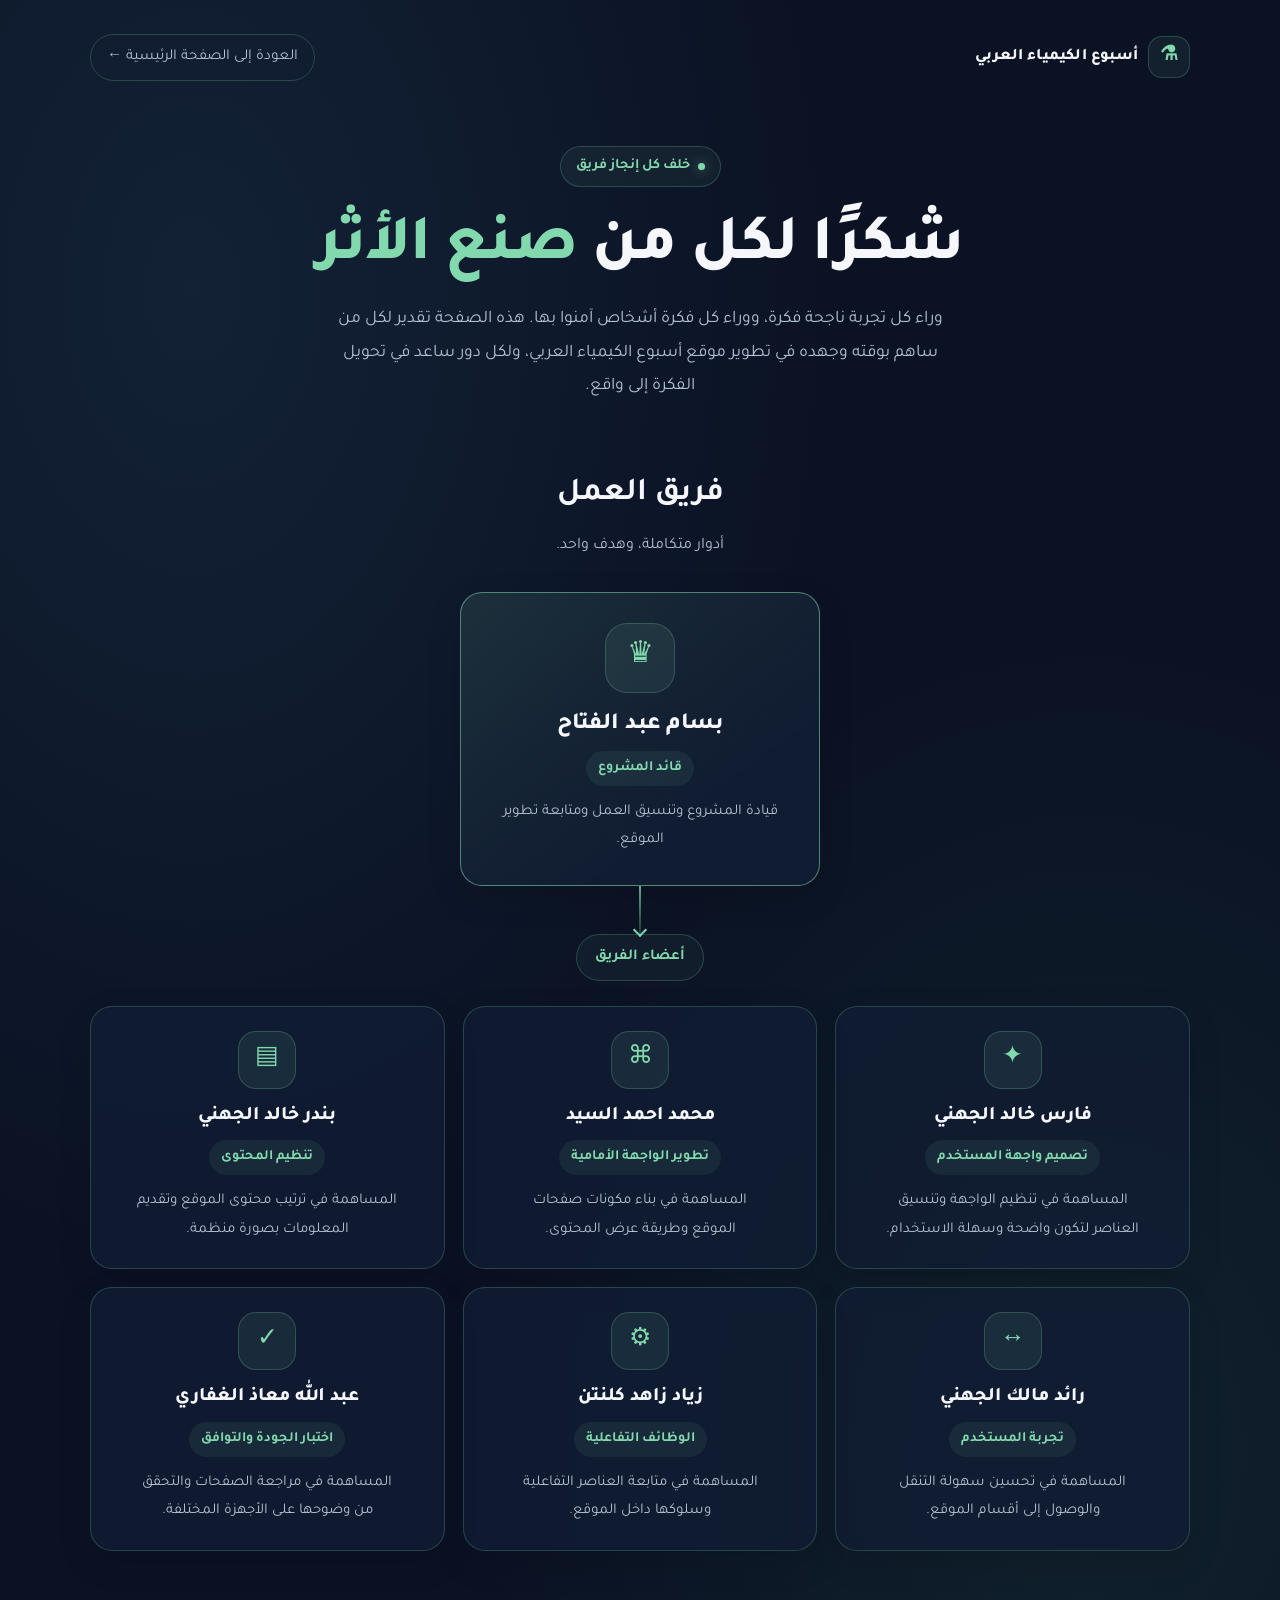
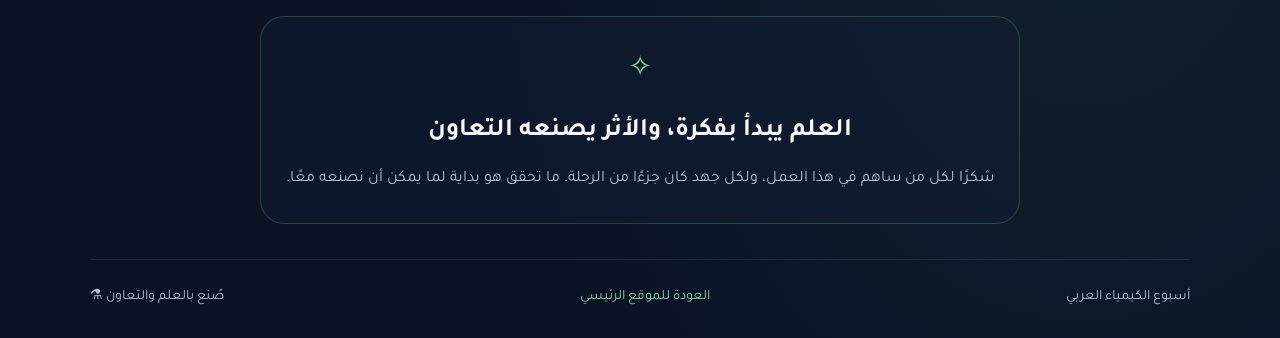
==== thanks.html @ 7f4a7ca6 "the new pro b1" ====
<!DOCTYPE html>
<html lang="ar" dir="rtl">
<head>
  <meta charset="UTF-8">
  <meta name="viewport" content="width=device-width, initial-scale=1.0">

  <title>شكر وتقدير | أسبوع الكيمياء العربي</title>

  <meta
    name="description"
    content="صفحة شكر وتقدير لفريق العمل الذي ساهم في تطوير موقع أسبوع الكيمياء العربي."
  >

  <link rel="preconnect" href="https://fonts.googleapis.com">
  <link rel="preconnect" href="https://fonts.gstatic.com" crossorigin>
  <link
    href="https://fonts.googleapis.com/css2?family=Tajawal:wght@400;500;600;700;800&display=swap"
    rel="stylesheet"
  >

  <style>
    :root {
      --background: #0b1224;
      --surface: #111d33;
      --green: #83d9ae;
      --white: #f5f7fb;
      --muted: #b4c0d3;
      --line: rgba(131, 217, 174, 0.22);
    }

    * {
      box-sizing: border-box;
    }

    html {
      scroll-behavior: smooth;
    }

    body {
      margin: 0;
      min-height: 100vh;
      font-family: "Tajawal", sans-serif;
      color: var(--white);
      background:
        radial-gradient(
          ellipse at 15% 15%,
          rgba(54, 105, 132, 0.18),
          transparent 42%
        ),
        radial-gradient(
          ellipse at 85% 75%,
          rgba(54, 145, 105, 0.12),
          transparent 40%
        ),
        var(--background);
      line-height: 1.9;
    }

    a {
      color: inherit;
    }

    .page {
      width: min(1100px, 92%);
      margin: 0 auto;
      padding: 34px 0 28px;
    }

    .top-bar {
      display: flex;
      justify-content: space-between;
      align-items: center;
      gap: 16px;
      flex-wrap: wrap;
      margin-bottom: 65px;
    }

    .brand {
      display: flex;
      align-items: center;
      gap: 10px;
      font-weight: 800;
      font-size: 1rem;
      letter-spacing: 0.2px;
    }

    .brand-mark {
      display: grid;
      place-items: center;
      width: 42px;
      height: 42px;
      border: 1px solid var(--line);
      border-radius: 14px;
      color: var(--green);
      background: rgba(131, 217, 174, 0.07);
      font-size: 1.25rem;
    }

    .back-link {
      text-decoration: none;
      color: var(--muted);
      border: 1px solid var(--line);
      border-radius: 999px;
      padding: 8px 16px;
      font-size: 0.95rem;
      transition: 0.2s ease;
    }

    .back-link:hover {
      color: var(--green);
      border-color: var(--green);
      transform: translateY(-2px);
    }

    .hero {
      text-align: center;
      max-width: 760px;
      margin: 0 auto 55px;
    }

    .eyebrow {
      display: inline-flex;
      align-items: center;
      gap: 8px;
      padding: 6px 15px;
      border: 1px solid var(--line);
      border-radius: 999px;
      color: var(--green);
      background: rgba(131, 217, 174, 0.06);
      font-size: 0.9rem;
      font-weight: 600;
    }

    .eyebrow::before {
      content: "";
      width: 7px;
      height: 7px;
      border-radius: 50%;
      background: var(--green);
      box-shadow: 0 0 12px rgba(131, 217, 174, 0.6);
    }

    h1 {
      margin: 22px 0 14px;
      font-size: clamp(2.2rem, 6vw, 4rem);
      line-height: 1.25;
      font-weight: 800;
      letter-spacing: -1px;
    }

    h1 span {
      color: var(--green);
    }

    .hero-description {
      margin: 0 auto;
      max-width: 620px;
      color: var(--muted);
      font-size: 1.1rem;
    }

    .team-section {
      margin-top: 60px;
    }

    .section-heading {
      text-align: center;
      margin-bottom: 30px;
    }

    .section-heading h2 {
      margin: 0 0 7px;
      font-size: clamp(1.5rem, 4vw, 2rem);
    }

    .section-heading p {
      margin: 0;
      color: var(--muted);
    }

    .flow {
      display: flex;
      flex-direction: column;
      align-items: center;
    }

    .member-card {
      position: relative;
      width: 100%;
      max-width: 310px;
      padding: 24px 20px;
      text-align: center;
      background: rgba(17, 29, 51, 0.86);
      border: 1px solid var(--line);
      border-radius: 22px;
      box-shadow: 0 12px 35px rgba(0, 0, 0, 0.12);
      transition:
        transform 0.25s ease,
        border-color 0.25s ease,
        background 0.25s ease;
    }

    .member-card:hover {
      transform: translateY(-5px);
      border-color: rgba(131, 217, 174, 0.6);
      background: rgba(20, 37, 59, 0.96);
    }

    .leader-card {
      max-width: 360px;
      padding: 30px 24px;
      border-color: rgba(131, 217, 174, 0.55);
      background:
        linear-gradient(
          145deg,
          rgba(131, 217, 174, 0.12),
          rgba(17, 29, 51, 0.96) 70%
        );
    }

    .member-icon {
      display: grid;
      place-items: center;
      width: 58px;
      height: 58px;
      margin: 0 auto 13px;
      border-radius: 18px;
      color: var(--green);
      background: rgba(131, 217, 174, 0.09);
      border: 1px solid var(--line);
      font-size: 1.55rem;
    }

    .leader-card .member-icon {
      width: 70px;
      height: 70px;
      border-radius: 22px;
      font-size: 1.9rem;
    }

    .member-name {
      margin: 0;
      font-size: 1.2rem;
      line-height: 1.6;
      font-weight: 800;
    }

    .leader-card .member-name {
      font-size: 1.45rem;
    }

    .member-role {
      display: inline-block;
      margin-top: 8px;
      padding: 4px 12px;
      border-radius: 999px;
      color: var(--green);
      background: rgba(131, 217, 174, 0.08);
      font-size: 0.88rem;
      font-weight: 600;
    }

    .member-description {
      margin: 12px 0 0;
      color: var(--muted);
      font-size: 0.94rem;
    }

    .connector {
      position: relative;
      width: 2px;
      height: 48px;
      background: linear-gradient(
        to bottom,
        rgba(131, 217, 174, 0.75),
        rgba(131, 217, 174, 0.18)
      );
    }

    .connector::after {
      content: "";
      position: absolute;
      bottom: -1px;
      left: 50%;
      width: 8px;
      height: 8px;
      border-right: 2px solid var(--green);
      border-bottom: 2px solid var(--green);
      transform: translateX(-50%) rotate(45deg);
    }

    .team-label {
      margin: 0 0 25px;
      padding: 8px 18px;
      border: 1px solid var(--line);
      border-radius: 999px;
      color: var(--green);
      background: rgba(131, 217, 174, 0.05);
      font-weight: 700;
      font-size: 0.95rem;
    }

    .team-grid {
      display: grid;
      grid-template-columns: repeat(3, minmax(0, 1fr));
      gap: 18px;
      width: 100%;
    }

    .team-grid .member-card {
      max-width: none;
      min-height: 235px;
    }

    .team-grid .member-description {
      max-width: 260px;
      margin-right: auto;
      margin-left: auto;
    }

    .closing {
      max-width: 760px;
      margin: 65px auto 25px;
      padding: 28px 24px;
      text-align: center;
      border: 1px solid var(--line);
      border-radius: 24px;
      background: rgba(17, 29, 51, 0.56);
    }

    .closing-symbol {
      color: var(--green);
      font-size: 1.8rem;
    }

    .closing h2 {
      margin: 8px 0;
      font-size: 1.6rem;
    }

    .closing p {
      margin: 0;
      color: var(--muted);
    }

    footer {
      display: flex;
      justify-content: space-between;
      align-items: center;
      flex-wrap: wrap;
      gap: 12px;
      padding-top: 24px;
      margin-top: 35px;
      border-top: 1px solid rgba(180, 192, 211, 0.12);
      color: var(--muted);
      font-size: 0.88rem;
    }

    footer a {
      color: var(--green);
      text-decoration: none;
    }

    footer a:hover {
      text-decoration: underline;
    }

    @media (max-width: 800px) {
      .team-grid {
        grid-template-columns: repeat(2, minmax(0, 1fr));
      }

      .top-bar {
        margin-bottom: 48px;
      }
    }

    @media (max-width: 520px) {
      .page {
        width: min(100% - 28px, 1100px);
        padding-top: 22px;
      }

      .top-bar {
        margin-bottom: 42px;
      }

      .brand {
        font-size: 0.9rem;
      }

      .back-link {
        padding: 7px 12px;
        font-size: 0.85rem;
      }

      .hero {
        margin-bottom: 42px;
      }

      .hero-description {
        font-size: 1rem;
      }

      .team-section {
        margin-top: 45px;
      }

      .team-grid {
        grid-template-columns: 1fr;
        gap: 14px;
      }

      .team-grid .member-card {
        min-height: auto;
      }

      .member-card {
        padding: 22px 17px;
      }

      .closing {
        margin-top: 45px;
        padding: 24px 18px;
      }

      footer {
        flex-direction: column;
        text-align: center;
      }
    }

    @media (prefers-reduced-motion: reduce) {
      html {
        scroll-behavior: auto;
      }

      *,
      *::before,
      *::after {
        transition: none !important;
      }
    }
  </style>
</head>

<body>
  <div class="page">

    <header class="top-bar">
      <div class="brand">
        <div class="brand-mark" aria-hidden="true">⚗</div>
        <span>أسبوع الكيمياء العربي</span>
      </div>

      <a class="back-link" href="index.html">
        العودة إلى الصفحة الرئيسية ←
      </a>
    </header>

    <main>
      <section class="hero">
        <span class="eyebrow">خلف كل إنجاز فريق</span>

        <h1>
          شكرًا لكل من <span>صنع الأثر</span>
        </h1>

        <p class="hero-description">
          وراء كل تجربة ناجحة فكرة، ووراء كل فكرة أشخاص آمنوا بها.
          هذه الصفحة تقدير لكل من ساهم بوقته وجهده في تطوير موقع
          أسبوع الكيمياء العربي، ولكل دور ساعد في تحويل الفكرة إلى واقع.
        </p>
      </section>

      <section class="team-section" aria-labelledby="team-title">
        <div class="section-heading">
          <h2 id="team-title">فريق العمل</h2>
          <p>أدوار متكاملة، وهدف واحد.</p>
        </div>

        <div class="flow">

          <!-- قائد المشروع -->
          <article class="member-card leader-card">
            <div class="member-icon" aria-hidden="true">♛</div>
            <h3 class="member-name">بسام عبد الفتاح</h3>
            <span class="member-role">قائد المشروع</span>
            <p class="member-description">
              قيادة المشروع وتنسيق العمل ومتابعة تطوير الموقع.
            </p>
          </article>

          <div class="connector" aria-hidden="true"></div>

          <div class="team-label">أعضاء الفريق</div>

          <!-- بقية الفريق -->
          <div class="team-grid">

            <article class="member-card">
              <div class="member-icon" aria-hidden="true">✦</div>
              <h3 class="member-name">فارس خالد الجهني</h3>
              <span class="member-role">تصميم واجهة المستخدم</span>
              <p class="member-description">
                المساهمة في تنظيم الواجهة وتنسيق العناصر لتكون واضحة وسهلة الاستخدام.
              </p>
            </article>

            <article class="member-card">
              <div class="member-icon" aria-hidden="true">⌘</div>
              <h3 class="member-name">محمد احمد السيد</h3>
              <span class="member-role">تطوير الواجهة الأمامية</span>
              <p class="member-description">
                المساهمة في بناء مكونات صفحات الموقع وطريقة عرض المحتوى.
              </p>
            </article>

            <article class="member-card">
              <div class="member-icon" aria-hidden="true">▤</div>
              <h3 class="member-name">بندر خالد الجهني</h3>
              <span class="member-role">تنظيم المحتوى</span>
              <p class="member-description">
                المساهمة في ترتيب محتوى الموقع وتقديم المعلومات بصورة منظمة.
              </p>
            </article>

            <article class="member-card">
              <div class="member-icon" aria-hidden="true">↔</div>
              <h3 class="member-name">رائد مالك الجهني</h3>
              <span class="member-role">تجربة المستخدم</span>
              <p class="member-description">
                المساهمة في تحسين سهولة التنقل والوصول إلى أقسام الموقع.
              </p>
            </article>

            <article class="member-card">
              <div class="member-icon" aria-hidden="true">⚙</div>
              <h3 class="member-name">زياد زاهد كلنتن</h3>
              <span class="member-role">الوظائف التفاعلية</span>
              <p class="member-description">
                المساهمة في متابعة العناصر التفاعلية وسلوكها داخل الموقع.
              </p>
            </article>

            <article class="member-card">
              <div class="member-icon" aria-hidden="true">✓</div>
              <h3 class="member-name">عبد الله معاذ الغفاري</h3>
              <span class="member-role">اختبار الجودة والتوافق</span>
              <p class="member-description">
                المساهمة في مراجعة الصفحات والتحقق من وضوحها على الأجهزة المختلفة.
              </p>
            </article>

          </div>
        </div>
      </section>

      <section class="closing">
        <div class="closing-symbol" aria-hidden="true">✧</div>
        <h2>العلم يبدأ بفكرة، والأثر يصنعه التعاون</h2>
        <p>
          شكرًا لكل من ساهم في هذا العمل، ولكل جهد كان جزءًا من الرحلة.
          ما تحقق هو بداية لما يمكن أن نصنعه معًا.
        </p>
      </section>
    </main>

    <footer>
      <span>أسبوع الكيمياء العربي</span>
      <a href="index.html">العودة للموقع الرئيسي</a>
      <span>صُنع بالعلم والتعاون ⚗</span>
    </footer>

  </div>
</body>
</html>
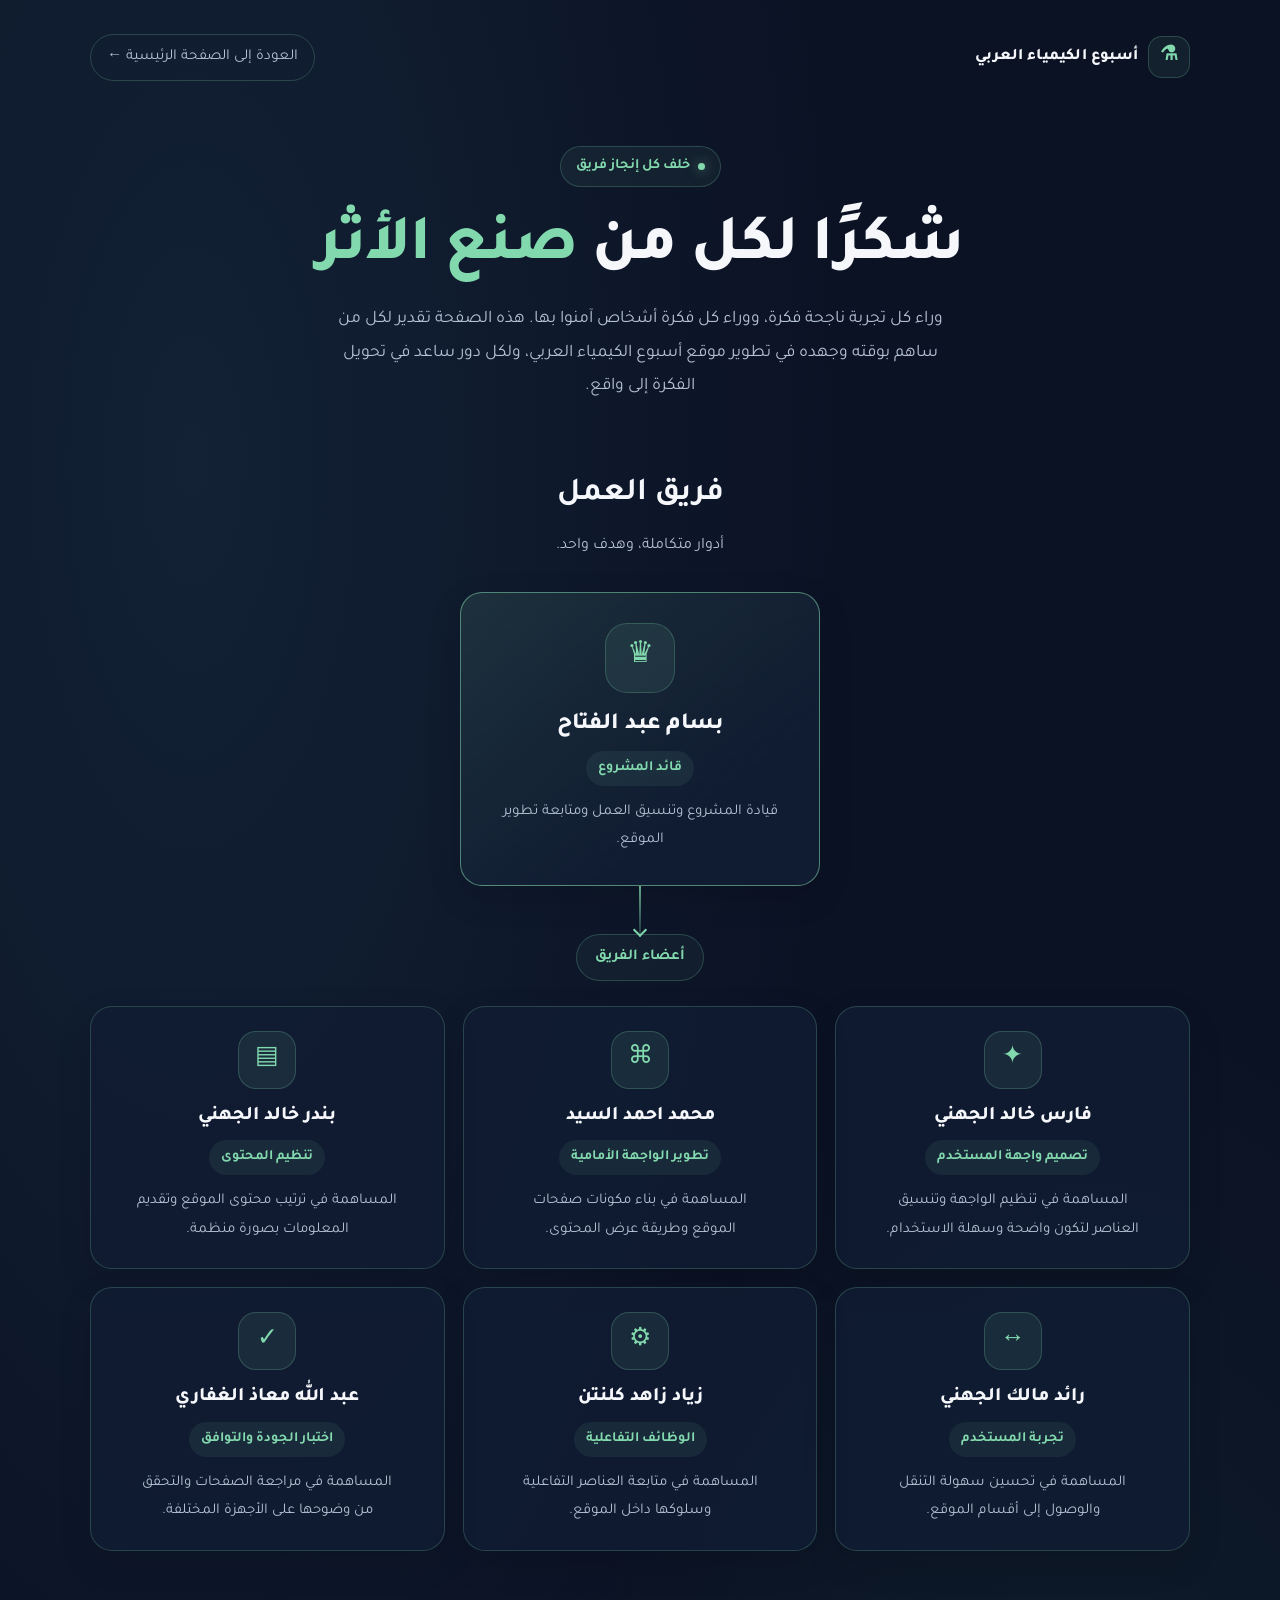
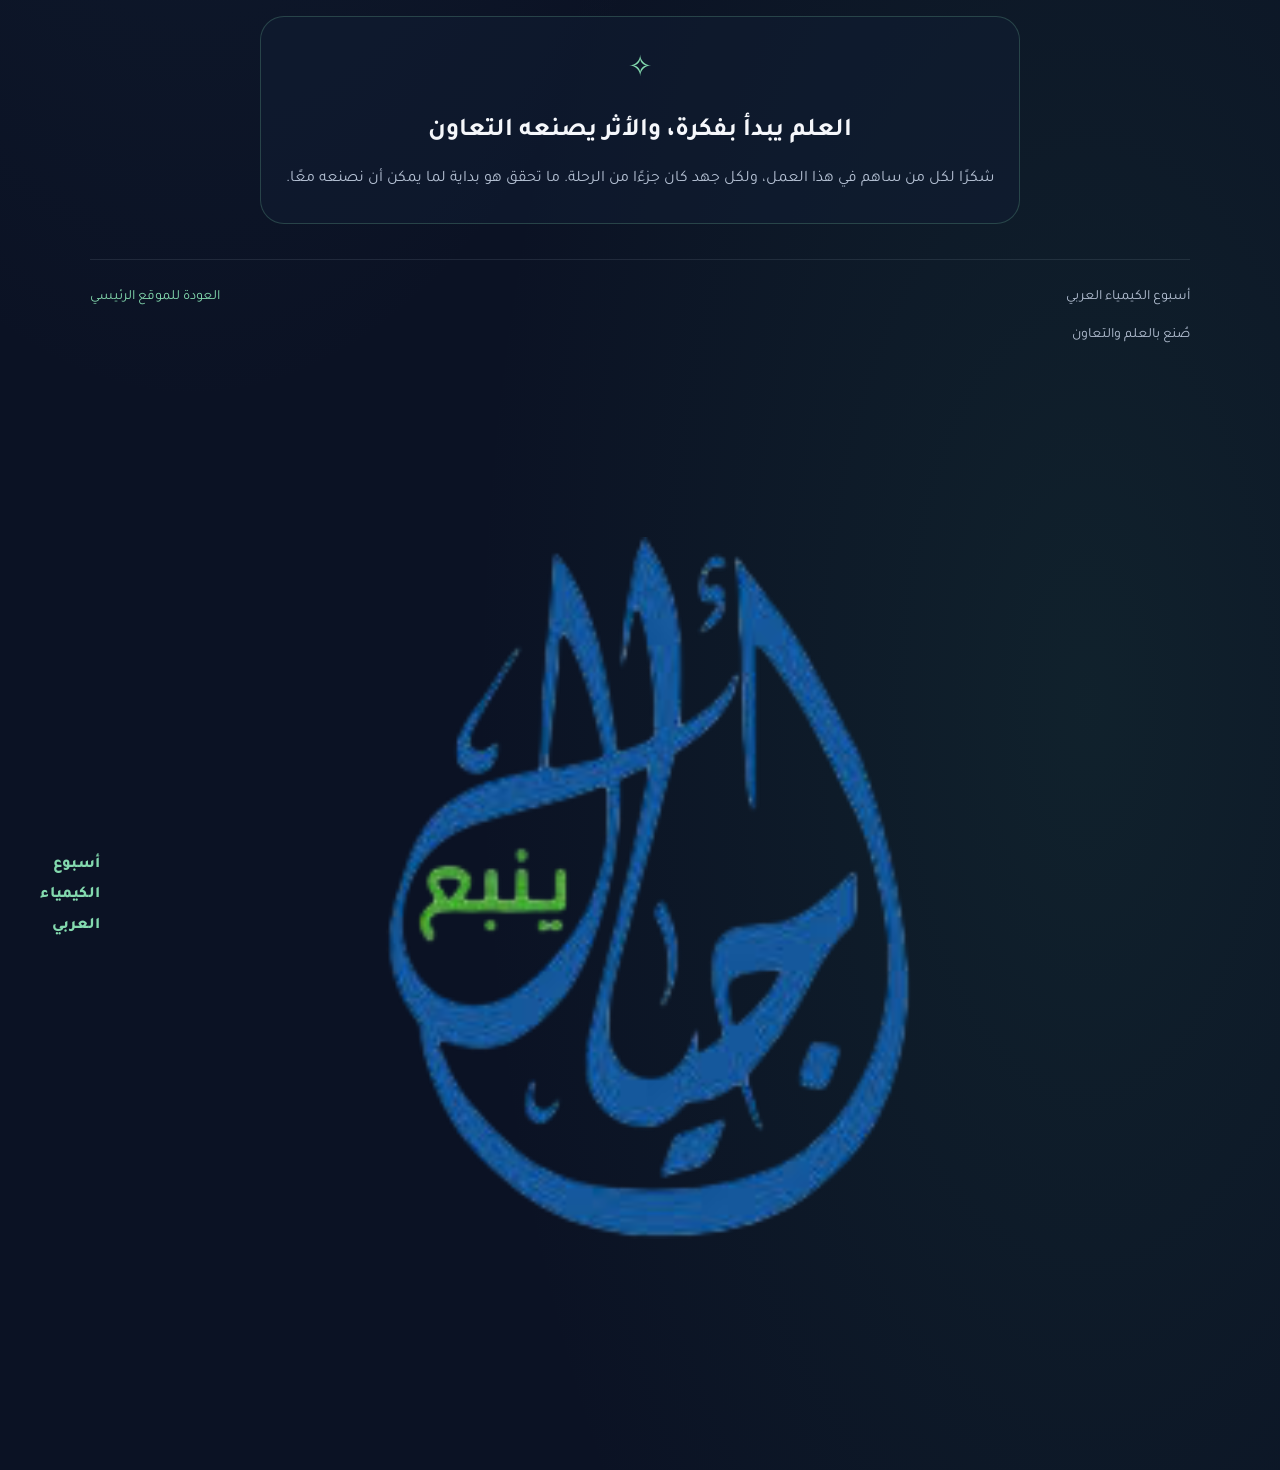
==== commit 13308971: "z" ====
--- a/thanks.html
+++ b/thanks.html
@@ -570,7 +570,12 @@
     <footer>
       <span>أسبوع الكيمياء العربي</span>
       <a href="index.html">العودة للموقع الرئيسي</a>
-      <span>صُنع بالعلم والتعاون ⚗</span>
+      <span>صُنع بالعلم والتعاون <a class="brand" href="index.html" aria-label="العودة إلى الصفحة الرئيسية">
+  <span class="logo-box">
+    <img src="school-logo.png.png" alt="شعار المدرسة">
+  </span>
+  <span>أسبوع الكيمياء العربي</span>
+</a></span>
     </footer>
 
   </div>
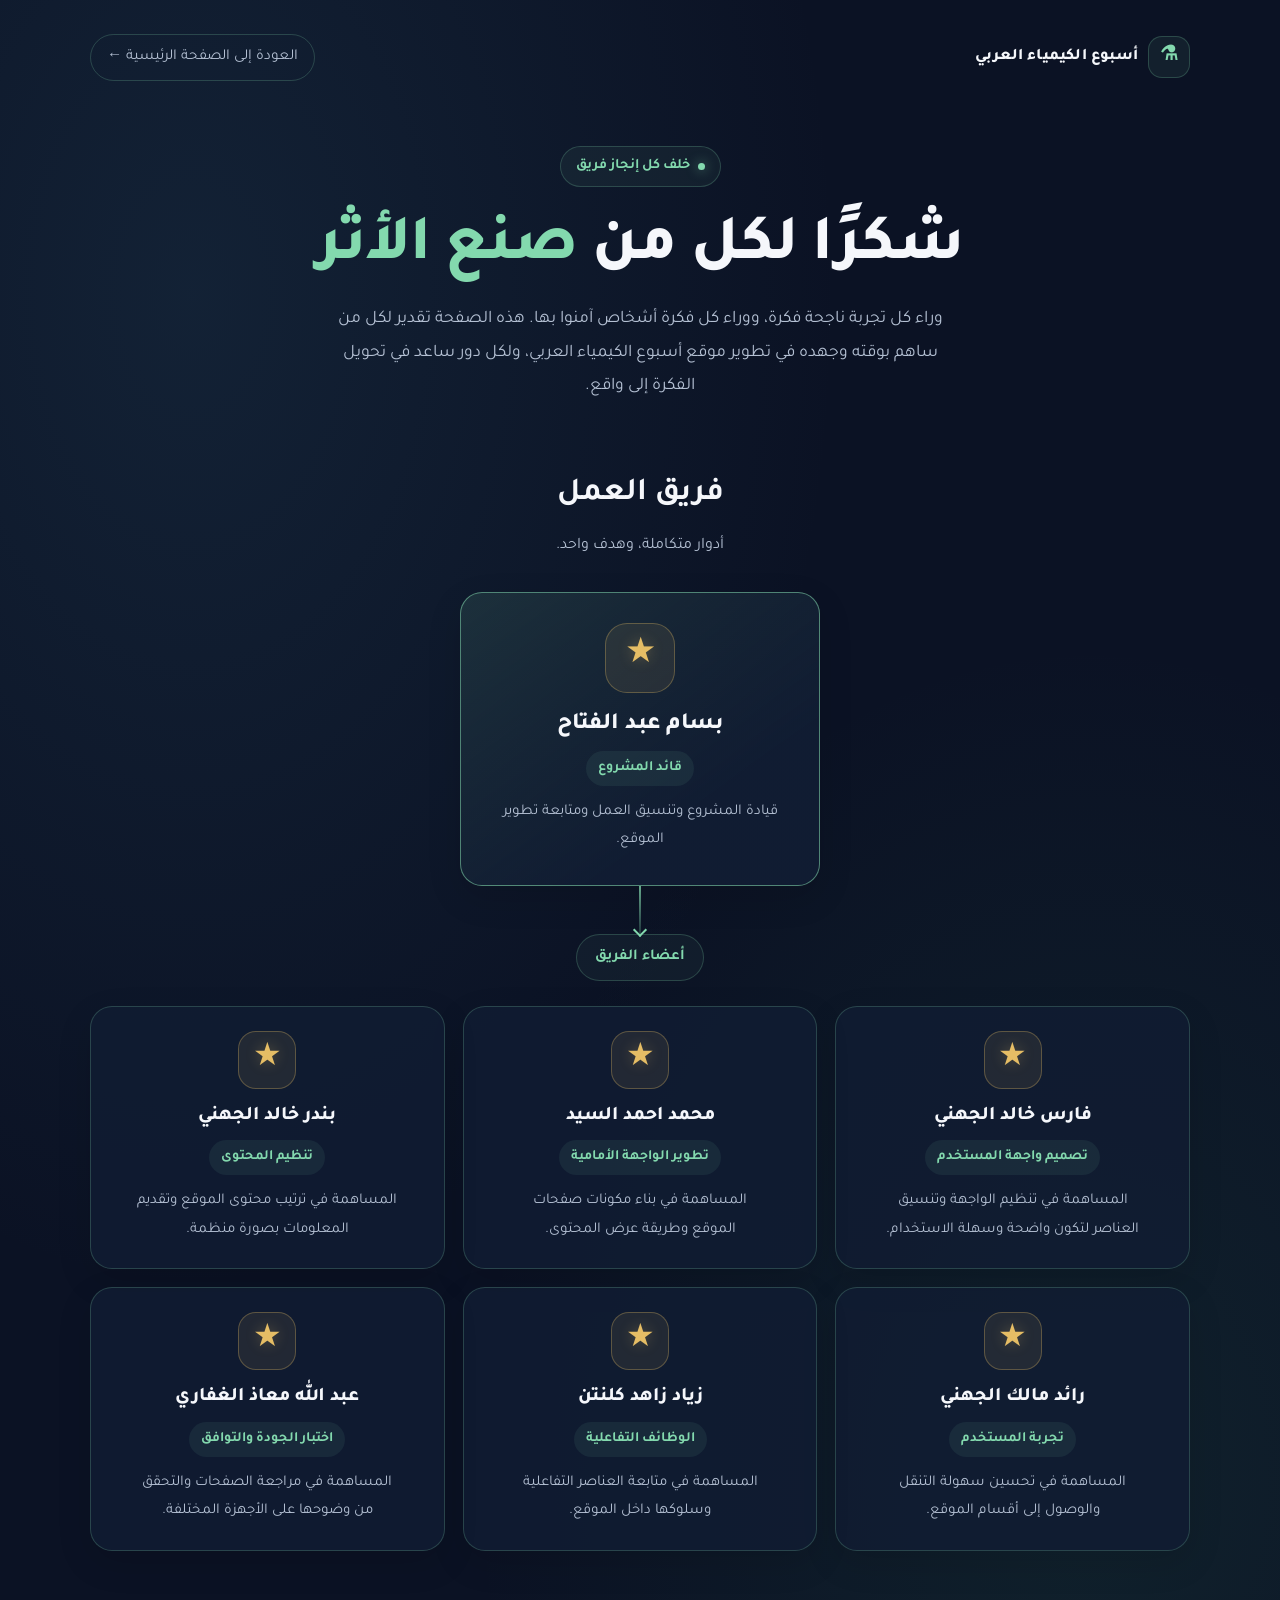
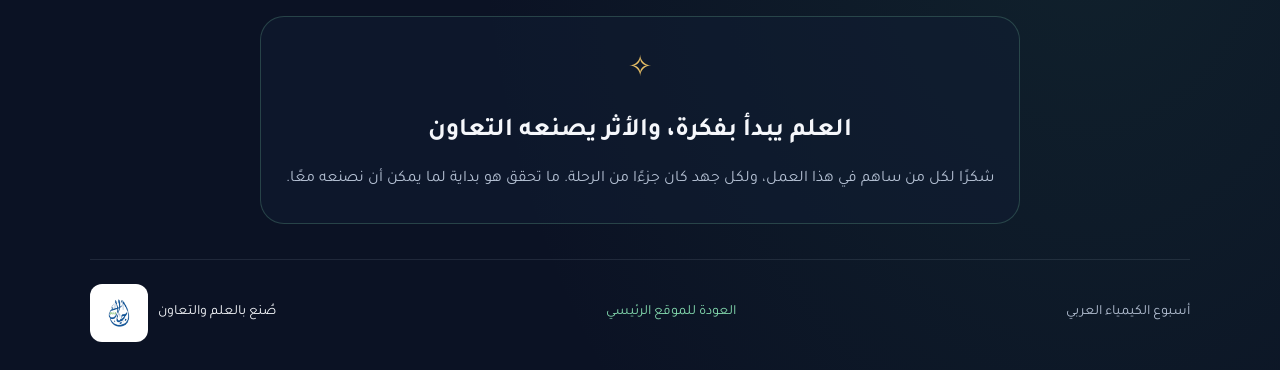
==== commit 0e34631c: "Update thanks.html" ====
--- a/thanks.html
+++ b/thanks.html
@@ -6,24 +6,18 @@
   <meta name="viewport" content="width=device-width, initial-scale=1.0">
 
   <title>شكر وتقدير | أسبوع الكيمياء العربي</title>
-
-  <meta
-    name="description"
-    content="صفحة شكر وتقدير لفريق العمل الذي ساهم في تطوير موقع أسبوع الكيمياء العربي."
-  >
+  <meta name="description" content="صفحة شكر وتقدير لفريق العمل الذي ساهم في تطوير موقع أسبوع الكيمياء العربي.">
 
   <link rel="preconnect" href="https://fonts.googleapis.com">
   <link rel="preconnect" href="https://fonts.gstatic.com" crossorigin>
-  <link
-    href="https://fonts.googleapis.com/css2?family=Tajawal:wght@400;500;600;700;800&display=swap"
-    rel="stylesheet"
-  >
+  <link href="https://fonts.googleapis.com/css2?family=Tajawal:wght@400;500;600;700;800&display=swap" rel="stylesheet">
 
   <style>
     :root {
       --background: #0b1224;
       --surface: #111d33;
       --green: #83d9ae;
+      --gold: #e5bd65;
       --white: #f5f7fb;
       --muted: #b4c0d3;
       --line: rgba(131, 217, 174, 0.22);
@@ -219,6 +213,7 @@
         );
     }
 
+    /* النجمة الذهبية الموحدة لجميع الأعضاء وقائد المشروع */
     .member-icon {
       display: grid;
       place-items: center;
@@ -226,17 +221,19 @@
       height: 58px;
       margin: 0 auto 13px;
       border-radius: 18px;
-      color: var(--green);
-      background: rgba(131, 217, 174, 0.09);
-      border: 1px solid var(--line);
-      font-size: 1.55rem;
+      color: var(--gold);
+      background: rgba(229, 189, 101, 0.09);
+      border: 1px solid rgba(229, 189, 101, 0.3);
+      font-size: 2rem;
+      line-height: 1;
+      text-shadow: 0 0 14px rgba(229, 189, 101, 0.28);
     }
 
     .leader-card .member-icon {
       width: 70px;
       height: 70px;
       border-radius: 22px;
-      font-size: 1.9rem;
+      font-size: 2.2rem;
     }
 
     .member-name {
@@ -330,7 +327,7 @@
     }
 
     .closing-symbol {
-      color: var(--green);
+      color: var(--gold);
       font-size: 1.8rem;
     }
 
@@ -366,6 +363,39 @@
       text-decoration: underline;
     }
 
+    /* مساحة بيضاء للشعار دون تغيير الصورة الأصلية */
+    .logo-box {
+      display: inline-flex;
+      align-items: center;
+      justify-content: center;
+      width: 58px;
+      height: 58px;
+      padding: 7px;
+      flex-shrink: 0;
+      background: #ffffff;
+      border: 1px solid rgba(255, 255, 255, 0.8);
+      border-radius: 12px;
+    }
+
+    .logo-box img {
+      display: block;
+      width: 100%;
+      height: 100%;
+      object-fit: contain;
+    }
+
+    .footer-brand {
+      display: inline-flex;
+      align-items: center;
+      gap: 10px;
+      color: var(--white);
+      text-decoration: none;
+    }
+
+    .footer-brand:hover {
+      text-decoration: none;
+    }
+
     @media (max-width: 800px) {
       .team-grid {
         grid-template-columns: repeat(2, minmax(0, 1fr));
@@ -484,7 +514,7 @@
 
           <!-- قائد المشروع -->
           <article class="member-card leader-card">
-            <div class="member-icon" aria-hidden="true">♛</div>
+            <div class="member-icon" aria-hidden="true">★</div>
             <h3 class="member-name">بسام عبد الفتاح</h3>
             <span class="member-role">قائد المشروع</span>
             <p class="member-description">
@@ -496,11 +526,10 @@
 
           <div class="team-label">أعضاء الفريق</div>
 
-          <!-- بقية الفريق -->
           <div class="team-grid">
 
             <article class="member-card">
-              <div class="member-icon" aria-hidden="true">✦</div>
+              <div class="member-icon" aria-hidden="true">★</div>
               <h3 class="member-name">فارس خالد الجهني</h3>
               <span class="member-role">تصميم واجهة المستخدم</span>
               <p class="member-description">
@@ -509,7 +538,7 @@
             </article>
 
             <article class="member-card">
-              <div class="member-icon" aria-hidden="true">⌘</div>
+              <div class="member-icon" aria-hidden="true">★</div>
               <h3 class="member-name">محمد احمد السيد</h3>
               <span class="member-role">تطوير الواجهة الأمامية</span>
               <p class="member-description">
@@ -518,7 +547,7 @@
             </article>
 
             <article class="member-card">
-              <div class="member-icon" aria-hidden="true">▤</div>
+              <div class="member-icon" aria-hidden="true">★</div>
               <h3 class="member-name">بندر خالد الجهني</h3>
               <span class="member-role">تنظيم المحتوى</span>
               <p class="member-description">
@@ -527,7 +556,7 @@
             </article>
 
             <article class="member-card">
-              <div class="member-icon" aria-hidden="true">↔</div>
+              <div class="member-icon" aria-hidden="true">★</div>
               <h3 class="member-name">رائد مالك الجهني</h3>
               <span class="member-role">تجربة المستخدم</span>
               <p class="member-description">
@@ -536,7 +565,7 @@
             </article>
 
             <article class="member-card">
-              <div class="member-icon" aria-hidden="true">⚙</div>
+              <div class="member-icon" aria-hidden="true">★</div>
               <h3 class="member-name">زياد زاهد كلنتن</h3>
               <span class="member-role">الوظائف التفاعلية</span>
               <p class="member-description">
@@ -545,7 +574,7 @@
             </article>
 
             <article class="member-card">
-              <div class="member-icon" aria-hidden="true">✓</div>
+              <div class="member-icon" aria-hidden="true">★</div>
               <h3 class="member-name">عبد الله معاذ الغفاري</h3>
               <span class="member-role">اختبار الجودة والتوافق</span>
               <p class="member-description">
@@ -569,13 +598,15 @@
 
     <footer>
       <span>أسبوع الكيمياء العربي</span>
+
       <a href="index.html">العودة للموقع الرئيسي</a>
-      <span>صُنع بالعلم والتعاون <a class="brand" href="index.html" aria-label="العودة إلى الصفحة الرئيسية">
-  <span class="logo-box">
-    <img src="school-logo.png.png" alt="شعار المدرسة">
-  </span>
-  <span>أسبوع الكيمياء العربي</span>
-</a></span>
+
+      <a class="footer-brand" href="index.html" aria-label="العودة إلى الصفحة الرئيسية">
+        <span>صُنع بالعلم والتعاون</span>
+        <span class="logo-box">
+          <img src="school-logo.png.png" alt="شعار المدرسة">
+        </span>
+      </a>
     </footer>
 
   </div>
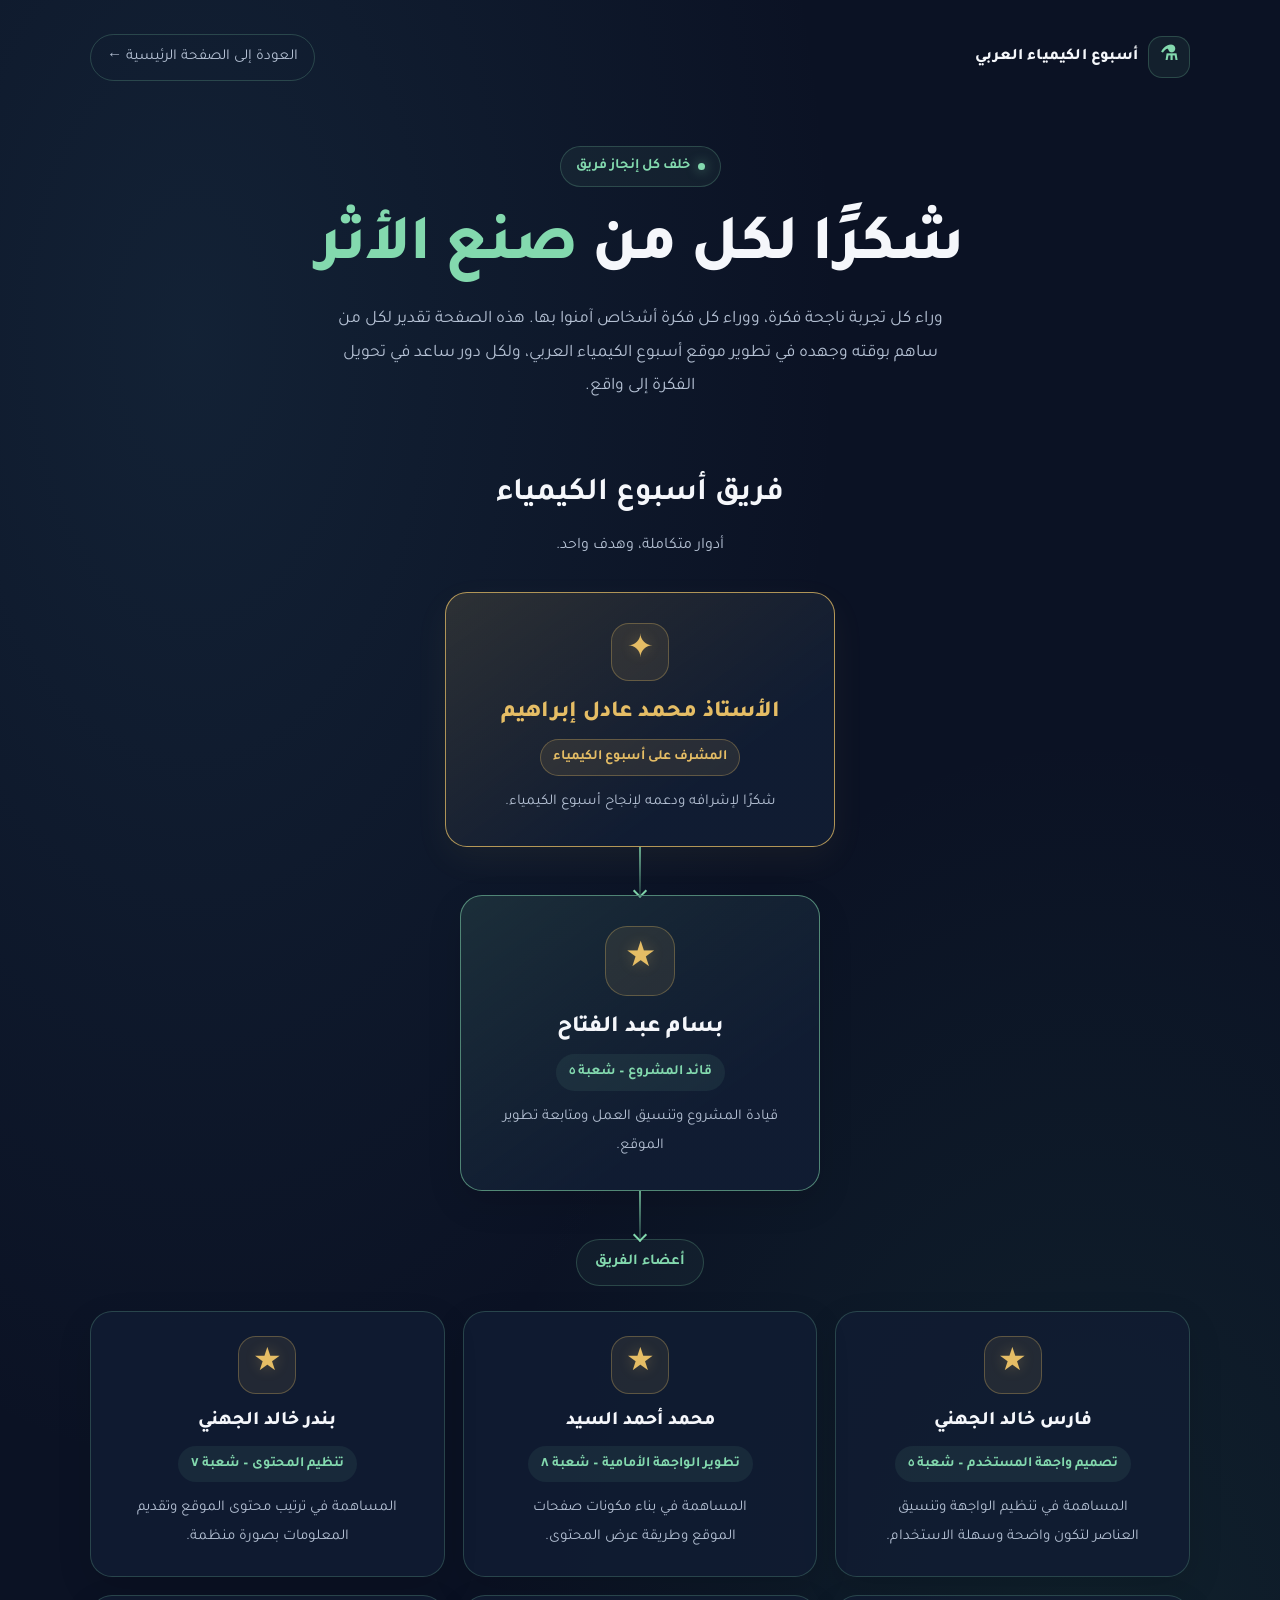
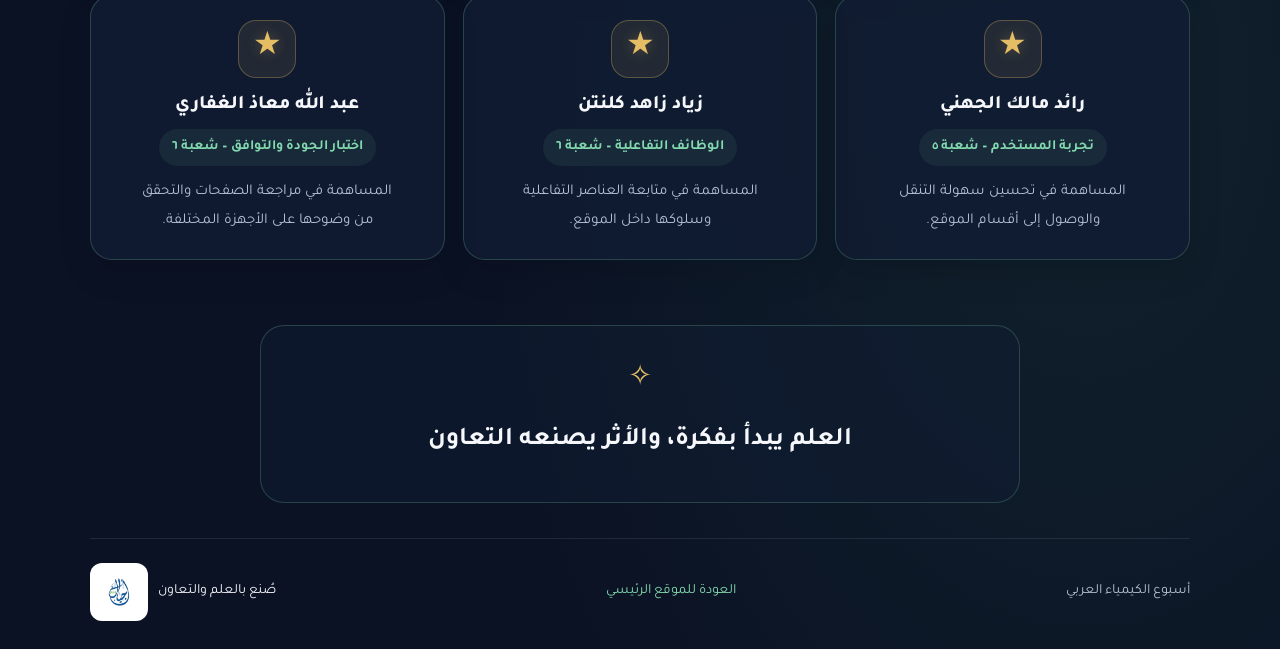
==== commit 3534d309: "Revise team roles and update meta description Updated the description meta tag and added supervisor " ====
--- a/thanks.html
+++ b/thanks.html
@@ -6,7 +6,7 @@
   <meta name="viewport" content="width=device-width, initial-scale=1.0">
 
   <title>شكر وتقدير | أسبوع الكيمياء العربي</title>
-  <meta name="description" content="صفحة شكر وتقدير لفريق العمل الذي ساهم في تطوير موقع أسبوع الكيمياء العربي.">
+  <meta name="description" content="صفحة شكر وتقدير للمشرف وفريق العمل الذي ساهم في تطوير موقع أسبوع الكيمياء العربي.">
 
   <link rel="preconnect" href="https://fonts.googleapis.com">
   <link rel="preconnect" href="https://fonts.gstatic.com" crossorigin>
@@ -201,19 +201,46 @@
       background: rgba(20, 37, 59, 0.96);
     }
 
+    /* بطاقة المشرف */
+    .supervisor-card {
+      max-width: 390px;
+      padding: 30px 24px;
+      border-color: rgba(229, 189, 101, 0.75);
+      background: linear-gradient(
+        145deg,
+        rgba(229, 189, 101, 0.14),
+        rgba(17, 29, 51, 0.96) 70%
+      );
+      box-shadow: 0 12px 35px rgba(229, 189, 101, 0.06);
+    }
+
+    .supervisor-card .member-name {
+      color: var(--gold);
+      font-size: 1.45rem;
+    }
+
+    .supervisor-card .member-role {
+      color: var(--gold);
+      background: rgba(229, 189, 101, 0.1);
+      border-color: rgba(229, 189, 101, 0.3);
+    }
+
+    .supervisor-card:hover {
+      border-color: var(--gold);
+    }
+
+    /* بطاقة قائد المشروع */
     .leader-card {
       max-width: 360px;
       padding: 30px 24px;
       border-color: rgba(131, 217, 174, 0.55);
-      background:
-        linear-gradient(
-          145deg,
-          rgba(131, 217, 174, 0.12),
-          rgba(17, 29, 51, 0.96) 70%
-        );
-    }
-
-    /* النجمة الذهبية الموحدة لجميع الأعضاء وقائد المشروع */
+      background: linear-gradient(
+        145deg,
+        rgba(131, 217, 174, 0.12),
+        rgba(17, 29, 51, 0.96) 70%
+      );
+    }
+
     .member-icon {
       display: grid;
       place-items: center;
@@ -251,6 +278,7 @@
       display: inline-block;
       margin-top: 8px;
       padding: 4px 12px;
+      border: 1px solid transparent;
       border-radius: 999px;
       color: var(--green);
       background: rgba(131, 217, 174, 0.08);
@@ -363,7 +391,6 @@
       text-decoration: underline;
     }
 
-    /* مساحة بيضاء للشعار دون تغيير الصورة الأصلية */
     .logo-box {
       display: inline-flex;
       align-items: center;
@@ -450,6 +477,11 @@
         padding: 22px 17px;
       }
 
+      .supervisor-card,
+      .leader-card {
+        padding: 26px 18px;
+      }
+
       .closing {
         margin-top: 45px;
         padding: 24px 18px;
@@ -506,17 +538,29 @@
 
       <section class="team-section" aria-labelledby="team-title">
         <div class="section-heading">
-          <h2 id="team-title">فريق العمل</h2>
+          <h2 id="team-title">فريق أسبوع الكيمياء</h2>
           <p>أدوار متكاملة، وهدف واحد.</p>
         </div>
 
         <div class="flow">
+
+          <!-- المشرف على أسبوع الكيمياء -->
+          <article class="member-card supervisor-card">
+            <div class="member-icon" aria-hidden="true">✦</div>
+            <h3 class="member-name">الأستاذ محمد عادل إبراهيم</h3>
+            <span class="member-role">المشرف على أسبوع الكيمياء</span>
+            <p class="member-description">
+              شكرًا لإشرافه ودعمه لإنجاح أسبوع الكيمياء.
+            </p>
+          </article>
+
+          <div class="connector" aria-hidden="true"></div>
 
           <!-- قائد المشروع -->
           <article class="member-card leader-card">
             <div class="member-icon" aria-hidden="true">★</div>
             <h3 class="member-name">بسام عبد الفتاح</h3>
-            <span class="member-role">قائد المشروع</span>
+            <span class="member-role">قائد المشروع – شعبة ٥</span>
             <p class="member-description">
               قيادة المشروع وتنسيق العمل ومتابعة تطوير الموقع.
             </p>
@@ -531,7 +575,7 @@
             <article class="member-card">
               <div class="member-icon" aria-hidden="true">★</div>
               <h3 class="member-name">فارس خالد الجهني</h3>
-              <span class="member-role">تصميم واجهة المستخدم</span>
+              <span class="member-role">تصميم واجهة المستخدم – شعبة ٥</span>
               <p class="member-description">
                 المساهمة في تنظيم الواجهة وتنسيق العناصر لتكون واضحة وسهلة الاستخدام.
               </p>
@@ -539,8 +583,8 @@
 
             <article class="member-card">
               <div class="member-icon" aria-hidden="true">★</div>
-              <h3 class="member-name">محمد احمد السيد</h3>
-              <span class="member-role">تطوير الواجهة الأمامية</span>
+              <h3 class="member-name">محمد أحمد السيد</h3>
+              <span class="member-role">تطوير الواجهة الأمامية – شعبة ٨</span>
               <p class="member-description">
                 المساهمة في بناء مكونات صفحات الموقع وطريقة عرض المحتوى.
               </p>
@@ -549,7 +593,7 @@
             <article class="member-card">
               <div class="member-icon" aria-hidden="true">★</div>
               <h3 class="member-name">بندر خالد الجهني</h3>
-              <span class="member-role">تنظيم المحتوى</span>
+              <span class="member-role">تنظيم المحتوى – شعبة ٧</span>
               <p class="member-description">
                 المساهمة في ترتيب محتوى الموقع وتقديم المعلومات بصورة منظمة.
               </p>
@@ -558,7 +602,7 @@
             <article class="member-card">
               <div class="member-icon" aria-hidden="true">★</div>
               <h3 class="member-name">رائد مالك الجهني</h3>
-              <span class="member-role">تجربة المستخدم</span>
+              <span class="member-role">تجربة المستخدم – شعبة ٥</span>
               <p class="member-description">
                 المساهمة في تحسين سهولة التنقل والوصول إلى أقسام الموقع.
               </p>
@@ -567,7 +611,7 @@
             <article class="member-card">
               <div class="member-icon" aria-hidden="true">★</div>
               <h3 class="member-name">زياد زاهد كلنتن</h3>
-              <span class="member-role">الوظائف التفاعلية</span>
+              <span class="member-role">الوظائف التفاعلية – شعبة ٦</span>
               <p class="member-description">
                 المساهمة في متابعة العناصر التفاعلية وسلوكها داخل الموقع.
               </p>
@@ -576,7 +620,7 @@
             <article class="member-card">
               <div class="member-icon" aria-hidden="true">★</div>
               <h3 class="member-name">عبد الله معاذ الغفاري</h3>
-              <span class="member-role">اختبار الجودة والتوافق</span>
+              <span class="member-role">اختبار الجودة والتوافق – شعبة ٦</span>
               <p class="member-description">
                 المساهمة في مراجعة الصفحات والتحقق من وضوحها على الأجهزة المختلفة.
               </p>
@@ -589,10 +633,6 @@
       <section class="closing">
         <div class="closing-symbol" aria-hidden="true">✧</div>
         <h2>العلم يبدأ بفكرة، والأثر يصنعه التعاون</h2>
-        <p>
-          شكرًا لكل من ساهم في هذا العمل، ولكل جهد كان جزءًا من الرحلة.
-          ما تحقق هو بداية لما يمكن أن نصنعه معًا.
-        </p>
       </section>
     </main>
 
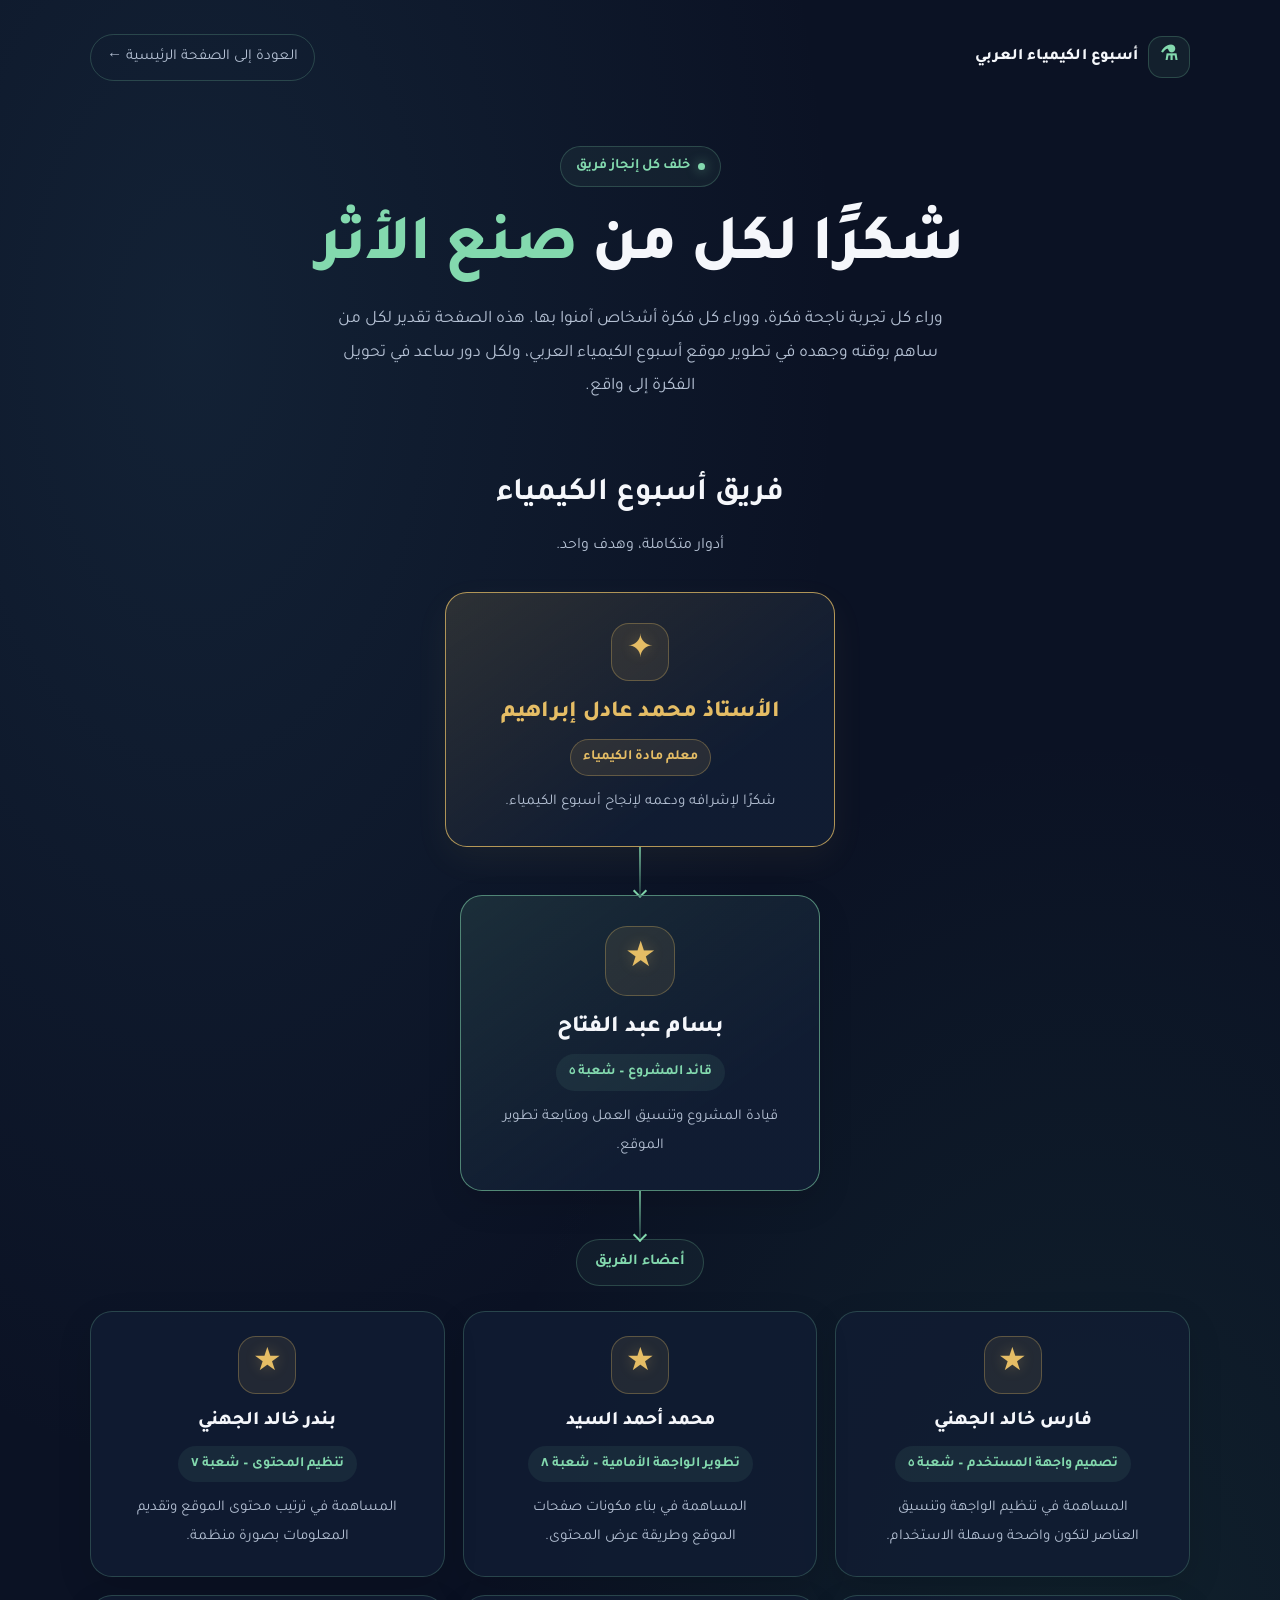
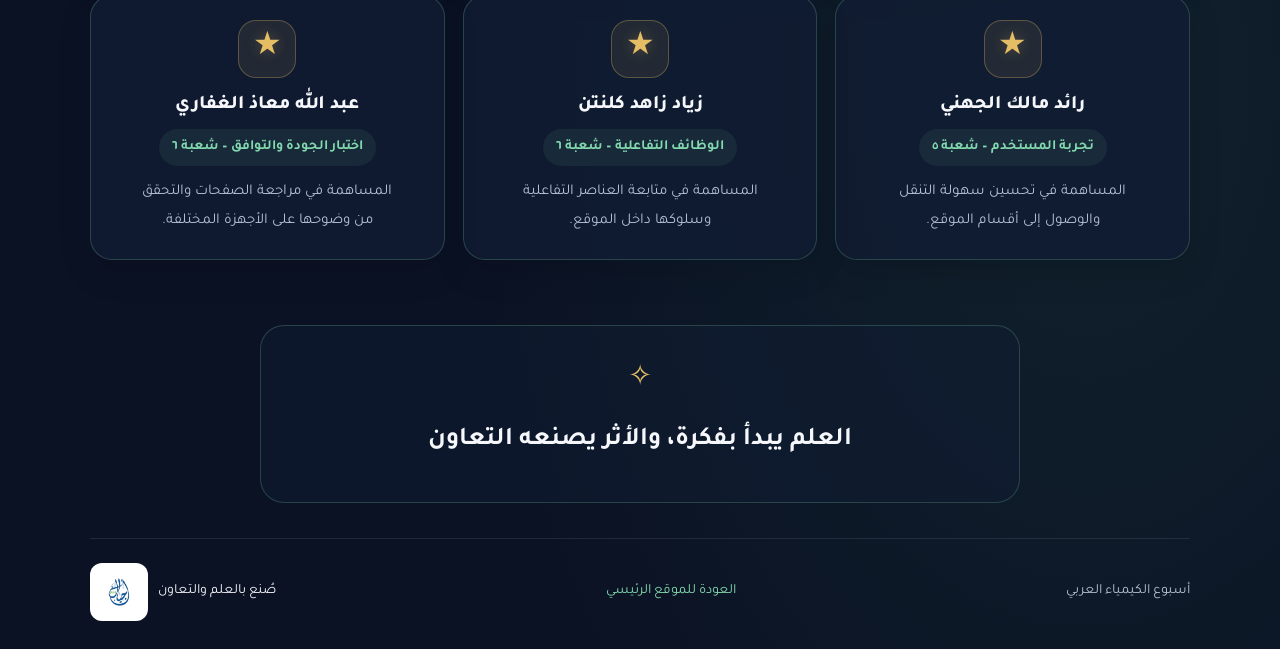
==== commit 4724887b: "Update member role for محمد عادل إبراهيم" ====
--- a/thanks.html
+++ b/thanks.html
@@ -548,7 +548,7 @@
           <article class="member-card supervisor-card">
             <div class="member-icon" aria-hidden="true">✦</div>
             <h3 class="member-name">الأستاذ محمد عادل إبراهيم</h3>
-            <span class="member-role">المشرف على أسبوع الكيمياء</span>
+            <span class="member-role"> معلم مادة الكيمياء </span>
             <p class="member-description">
               شكرًا لإشرافه ودعمه لإنجاح أسبوع الكيمياء.
             </p>
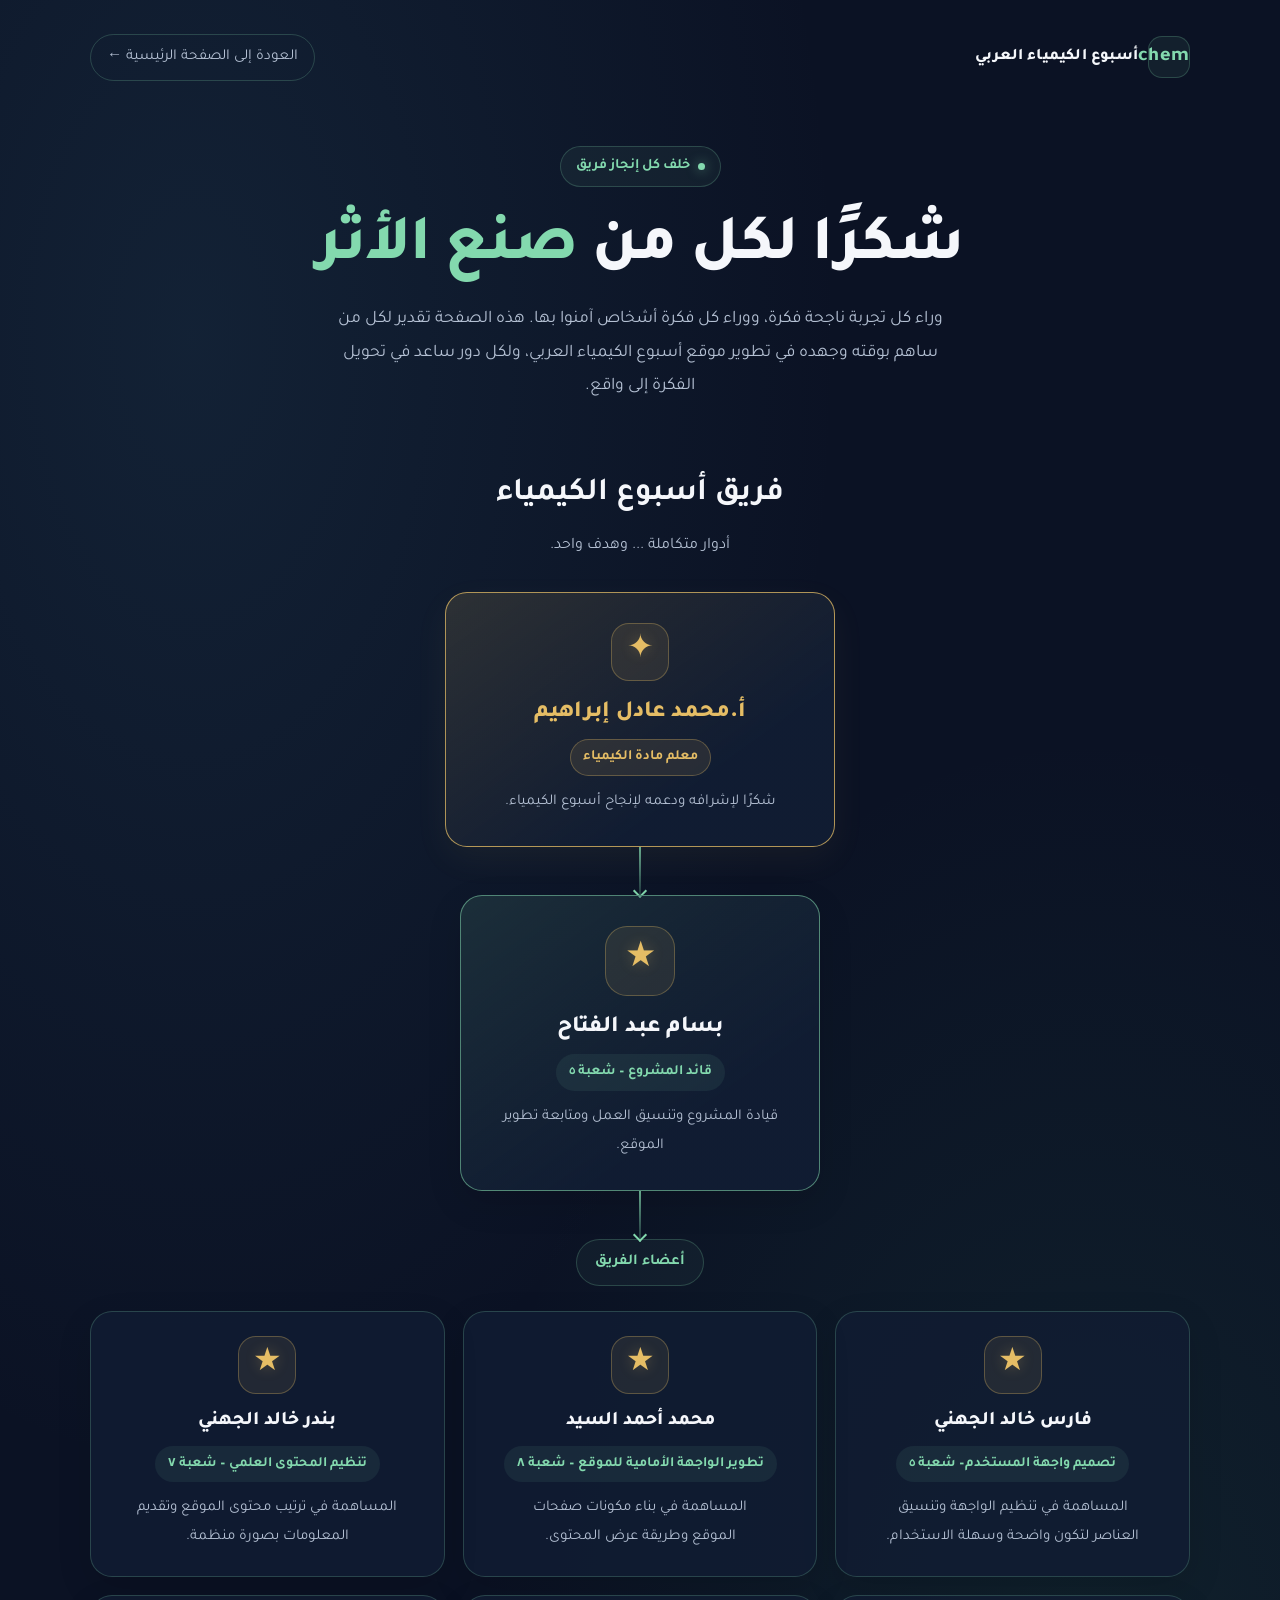
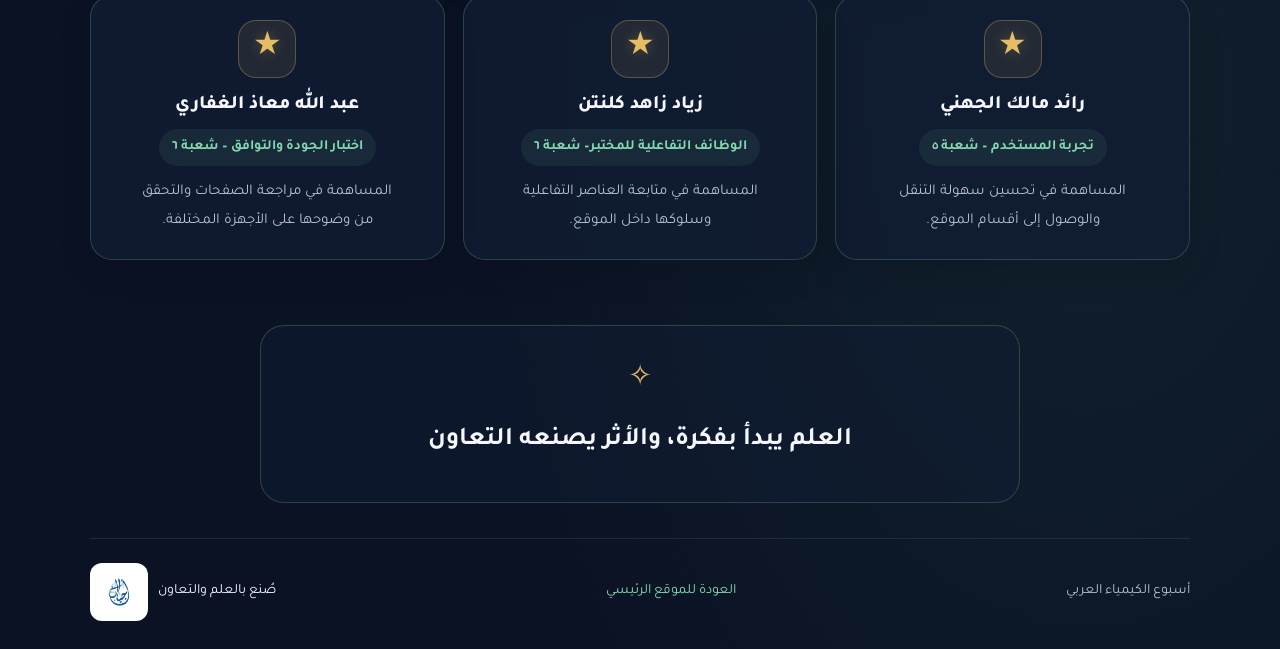
==== commit 6625a271: "Revise team member roles and descriptions Updated descriptions and roles for team members in thanks." ====
--- a/thanks.html
+++ b/thanks.html
@@ -6,7 +6,7 @@
   <meta name="viewport" content="width=device-width, initial-scale=1.0">
 
   <title>شكر وتقدير | أسبوع الكيمياء العربي</title>
-  <meta name="description" content="صفحة شكر وتقدير للمشرف وفريق العمل الذي ساهم في تطوير موقع أسبوع الكيمياء العربي.">
+  <meta name="description" content="صفحة شكر وتقدير للمشرف وفريق العمل للذين ساهموا في تطوير ونجاح موقع أسبوع الكيمياء العربي.">
 
   <link rel="preconnect" href="https://fonts.googleapis.com">
   <link rel="preconnect" href="https://fonts.gstatic.com" crossorigin>
@@ -512,7 +512,7 @@
 
     <header class="top-bar">
       <div class="brand">
-        <div class="brand-mark" aria-hidden="true">⚗</div>
+        <div class="brand-mark" aria-hidden="true">chem </div>
         <span>أسبوع الكيمياء العربي</span>
       </div>
 
@@ -539,15 +539,15 @@
       <section class="team-section" aria-labelledby="team-title">
         <div class="section-heading">
           <h2 id="team-title">فريق أسبوع الكيمياء</h2>
-          <p>أدوار متكاملة، وهدف واحد.</p>
+          <p>أدوار متكاملة ... وهدف واحد.</p>
         </div>
 
         <div class="flow">
 
-          <!-- المشرف على أسبوع الكيمياء -->
+        
           <article class="member-card supervisor-card">
             <div class="member-icon" aria-hidden="true">✦</div>
-            <h3 class="member-name">الأستاذ محمد عادل إبراهيم</h3>
+            <h3 class="member-name">أ.محمد عادل إبراهيم</h3>
             <span class="member-role"> معلم مادة الكيمياء </span>
             <p class="member-description">
               شكرًا لإشرافه ودعمه لإنجاح أسبوع الكيمياء.
@@ -575,7 +575,7 @@
             <article class="member-card">
               <div class="member-icon" aria-hidden="true">★</div>
               <h3 class="member-name">فارس خالد الجهني</h3>
-              <span class="member-role">تصميم واجهة المستخدم – شعبة ٥</span>
+              <span class="member-role">تصميم واجهة المستخدم– شعبة ٥</span>
               <p class="member-description">
                 المساهمة في تنظيم الواجهة وتنسيق العناصر لتكون واضحة وسهلة الاستخدام.
               </p>
@@ -584,7 +584,7 @@
             <article class="member-card">
               <div class="member-icon" aria-hidden="true">★</div>
               <h3 class="member-name">محمد أحمد السيد</h3>
-              <span class="member-role">تطوير الواجهة الأمامية – شعبة ٨</span>
+              <span class="member-role">تطوير الواجهة الأمامية للموقع  – شعبة ٨</span>
               <p class="member-description">
                 المساهمة في بناء مكونات صفحات الموقع وطريقة عرض المحتوى.
               </p>
@@ -593,7 +593,7 @@
             <article class="member-card">
               <div class="member-icon" aria-hidden="true">★</div>
               <h3 class="member-name">بندر خالد الجهني</h3>
-              <span class="member-role">تنظيم المحتوى – شعبة ٧</span>
+              <span class="member-role">تنظيم المحتوى العلمي  – شعبة ٧</span>
               <p class="member-description">
                 المساهمة في ترتيب محتوى الموقع وتقديم المعلومات بصورة منظمة.
               </p>
@@ -611,7 +611,7 @@
             <article class="member-card">
               <div class="member-icon" aria-hidden="true">★</div>
               <h3 class="member-name">زياد زاهد كلنتن</h3>
-              <span class="member-role">الوظائف التفاعلية – شعبة ٦</span>
+              <span class="member-role">الوظائف التفاعلية للمختبر– شعبة ٦</span>
               <p class="member-description">
                 المساهمة في متابعة العناصر التفاعلية وسلوكها داخل الموقع.
               </p>
